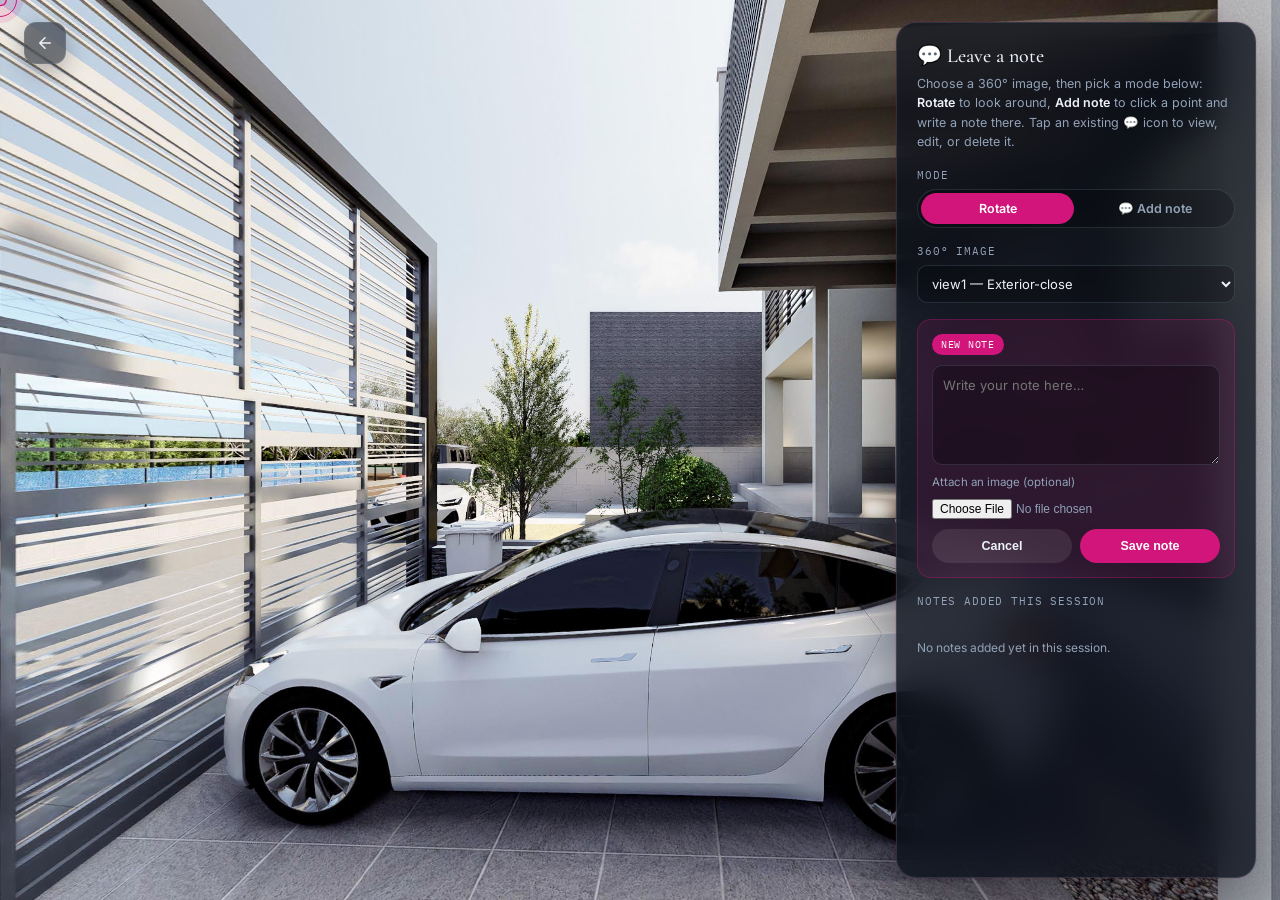
==== note-finder.html @ 551cdb4d "Add files via upload" ====
<!DOCTYPE html>
<html lang="en">
<head>
<meta charset="UTF-8" />
<meta name="viewport" content="width=device-width, initial-scale=1" />
<title>Leave a Note — 360° Tour</title>

<link rel="icon" href="favicon/favicon.ico" sizes="any">
<link rel="icon" href="favicon/favicon-32x32.png" type="image/png" sizes="32x32">
<link rel="icon" href="favicon/favicon-16x16.png" type="image/png" sizes="16x16">
<link rel="apple-touch-icon" href="favicon/apple-touch-icon.png">

<link rel="preconnect" href="https://fonts.googleapis.com">
<link rel="preconnect" href="https://fonts.gstatic.com" crossorigin>
<link href="https://fonts.googleapis.com/css2?family=Cormorant+Garamond:wght@500&family=IBM+Plex+Mono:wght@400;500&family=Inter:wght@400;500;600&display=swap" rel="stylesheet">

<link rel="stylesheet" href="lib/pannellum.css" />
<link rel="stylesheet" href="css/style.css" />
<link rel="stylesheet" href="css/note-finder.css" />
</head>
<body>

<div id="note-app">

  <div id="panorama"></div>

  <a href="index.html" id="note-back-btn" class="note-back-btn" aria-label="Back to tour" title="Back to tour">
    <svg viewBox="0 0 24 24" fill="none" stroke="currentColor" stroke-width="2" stroke-linecap="round" stroke-linejoin="round">
      <path d="M19 12H5M12 19l-7-7 7-7"/>
    </svg>
  </a>

  <!-- Floating 💬 icon following the point just clicked, before it's saved -->
  <div id="pending-marker" hidden aria-hidden="true">
    <svg viewBox="0 0 24 24" fill="none" stroke="currentColor" stroke-width="2.2" stroke-linecap="round" stroke-linejoin="round">
      <path d="M21 11.5a8.38 8.38 0 0 1-.9 3.8 8.5 8.5 0 0 1-7.6 4.7 8.38 8.38 0 0 1-3.8-.9L3 21l1.9-5.7a8.38 8.38 0 0 1-.9-3.8 8.5 8.5 0 0 1 4.7-7.6 8.38 8.38 0 0 1 3.8-.9h.5a8.48 8.48 0 0 1 8 8v.5z"/>
    </svg>
  </div>

  <div id="sidebar">
    <button type="button" id="sidebar-handle" aria-label="Expand or collapse notes panel" aria-expanded="false" aria-controls="sidebar">
      <span class="sidebar-handle-bar"></span>
      <span class="sidebar-handle-label">Notes</span>
      <svg class="sidebar-handle-chevron" viewBox="0 0 24 24" fill="none" stroke="currentColor" stroke-width="2" stroke-linecap="round" stroke-linejoin="round">
        <path d="M18 15l-6-6-6 6"/>
      </svg>
    </button>

    <div class="finder-intro">
      <p class="finder-eyebrow">💬 Leave a note</p>
      <p class="finder-hint">
        Choose a 360° image, then pick a mode below: <b>Rotate</b> to
        look around, <b>Add note</b> to click a point and write a note
        there. Tap an existing 💬 icon to view, edit, or delete it.
      </p>
    </div>

    <div class="finder-field">
      <span class="finder-label">Mode</span>
      <div class="mode-toggle" role="group" aria-label="Panorama interaction mode">
        <button type="button" id="mode-rotate-btn" class="mode-btn" aria-pressed="false">Rotate</button>
        <button type="button" id="mode-point-btn" class="mode-btn" aria-pressed="false">💬 Add note</button>
      </div>
    </div>

    <div class="finder-field">
      <label class="finder-label" for="view-select">360° image</label>
      <select id="view-select" class="finder-select"></select>
    </div>

    <!-- ---------- Note form, shown after clicking a point in "Add note" mode, or after choosing Edit ---------- -->
    <div class="note-panel" id="note-form" hidden>
      <div class="note-panel-head">
        <span class="note-panel-badge" id="note-form-badge">New note</span>
        <span class="note-panel-coord" id="note-coord"></span>
      </div>

      <textarea id="note-text" class="note-textarea" rows="4" maxlength="1500" placeholder="Write your note here…"></textarea>

      <label class="note-image-label" for="note-image">Attach an image (optional)</label>
      <input type="file" id="note-image" accept="image/*" />
      <div id="note-image-preview" hidden>
        <img id="note-image-preview-img" alt="Note image preview" />
        <button type="button" id="note-image-remove-btn" aria-label="Remove image">✕</button>
      </div>

      <p class="note-error" id="note-error" hidden></p>

      <div class="note-form-actions">
        <button type="button" id="note-cancel-btn" class="note-cancel-btn">Cancel</button>
        <button type="button" id="note-commit-btn" class="note-commit-btn">Save note</button>
      </div>
    </div>

    <div class="point-list-header">
      <p>Notes added this session</p>
    </div>
    <div id="note-list"></div>
    <p class="point-empty" id="note-list-empty">No notes added yet in this session.</p>
  </div>

</div>

<script src="lib/pannellum.js"></script>
<script type="module" src="js/note-finder.js"></script>
</body>
</html>
---- lib/pannellum.css ----
/* Pannellum 2.5.7, https://github.com/mpetroff/pannellum */
.pnlm-container{margin:0;padding:0;overflow:hidden;position:relative;cursor:default;width:100%;height:100%;font-family:Helvetica,"Nimbus Sans L","Liberation Sans",Arial,sans-serif;background:#f4f4f4 url('data:image/svg+xml,%3Csvg%20xmlns%3D%22http%3A%2F%2Fwww.w3.org%2F2000%2Fsvg%22%20width%3D%2267%22%20height%3D%22100%22%20viewBox%3D%220%200%2067%20100%22%3E%0A%3Cpath%20stroke%3D%22%23ccc%22%20fill%3D%22none%22%20d%3D%22M33.5%2C50%2C0%2C63%2C33.5%2C75%2C67%2C63%2C33.5%2C50m-33.5-50%2C67%2C25m-0.5%2C0%2C0%2C75m-66.5-75%2C67-25m-33.5%2C75%2C0%2C25m0-100%2C0%2C50%22%2F%3E%0A%3C%2Fsvg%3E%0A') repeat;-webkit-user-select:none;-khtml-user-select:none;-moz-user-select:none;-o-user-select:none;-ms-user-select:none;user-select:none;outline:0;line-height:1.4;contain:content}.pnlm-container *{box-sizing:content-box}.pnlm-ui{position:absolute;width:100%;height:100%;z-index:1}.pnlm-grab{cursor:grab;cursor:url('data:image/svg+xml,%3Csvg%20xmlns%3D%22http%3A%2F%2Fwww.w3.org%2F2000%2Fsvg%22%20height%3D%2226%22%20width%3D%2226%22%3E%0A%3Cpath%20stroke%3D%22%23000%22%20stroke-width%3D%221px%22%20fill%3D%22%23fff%22%20d%3D%22m15.3%2020.5s6.38-6.73%204.64-8.24-3.47%201.01-3.47%201.01%203.61-5.72%201.41-6.49c-2.2-0.769-3.33%204.36-3.33%204.36s0.873-5.76-1.06-5.76-1.58%205.39-1.58%205.39-0.574-4.59-2.18-4.12c-1.61%200.468-0.572%205.51-0.572%205.51s-1.58-4.89-2.93-3.79c-1.35%201.11%200.258%205.25%200.572%206.62%200.836%202.43%202.03%202.94%202.17%205.55%22%2F%3E%0A%3C%2Fsvg%3E%0A') 12 8,default}.pnlm-grabbing{cursor:grabbing;cursor:url('data:image/svg+xml,%3Csvg%20xmlns%3D%22http%3A%2F%2Fwww.w3.org%2F2000%2Fsvg%22%20height%3D%2226%22%20width%3D%2226%22%3E%0A%3Cpath%20stroke%3D%22%23000%22%20stroke-width%3D%221px%22%20fill%3D%22%23fff%22%20d%3D%22m15.3%2020.5s5.07-5.29%203.77-6.74c-1.31-1.45-2.53%200.14-2.53%200.14s2.74-3.29%200.535-4.06c-2.2-0.769-2.52%201.3-2.52%201.3s0.81-2.13-1.12-2.13-1.52%201.77-1.52%201.77-0.261-1.59-1.87-1.12c-1.61%200.468-0.874%202.17-0.874%202.17s-0.651-1.55-2-0.445c-1.35%201.11-0.68%202.25-0.365%203.62%200.836%202.43%202.03%202.94%202.17%205.55%22%2F%3E%0A%3C%2Fsvg%3E%0A') 12 8,default}.pnlm-sprite{background-image:url('data:image/svg+xml,%3Csvg%20xmlns%3D%22http%3A%2F%2Fwww.w3.org%2F2000%2Fsvg%22%20width%3D%2226%22%20height%3D%22208%22%3E%0A%3Ccircle%20fill-opacity%3D%22.78%22%20cy%3D%22117%22%20cx%3D%2213%22%20r%3D%2211%22%20fill%3D%22%23fff%22%2F%3E%0A%3Ccircle%20fill-opacity%3D%22.78%22%20cy%3D%22143%22%20cx%3D%2213%22%20r%3D%2211%22%20fill%3D%22%23fff%22%2F%3E%0A%3Ccircle%20cy%3D%22169%22%20cx%3D%2213%22%20r%3D%227%22%20fill%3D%22none%22%20stroke%3D%22%23000%22%20stroke-width%3D%222%22%2F%3E%0A%3Ccircle%20cy%3D%22195%22%20cx%3D%2213%22%20r%3D%227%22%20fill%3D%22none%22%20stroke%3D%22%23000%22%20stroke-width%3D%222%22%2F%3E%0A%3Ccircle%20cx%3D%2213%22%20cy%3D%22195%22%20r%3D%222.5%22%2F%3E%0A%3Cpath%20d%3D%22m5%2083v6h2v-4h4v-2zm10%200v2h4v4h2v-6zm-5%205v6h6v-6zm-5%205v6h6v-2h-4v-4zm14%200v4h-4v2h6v-6z%22%2F%3E%0A%3Cpath%20d%3D%22m13%20110a7%207%200%200%200%20-7%207%207%207%200%200%200%207%207%207%207%200%200%200%207%20-7%207%207%200%200%200%20-7%20-7zm-1%203h2v2h-2zm0%203h2v5h-2z%22%2F%3E%0A%3Cpath%20d%3D%22m5%2057v6h2v-4h4v-2zm10%200v2h4v4h2v-6zm-10%2010v6h6v-2h-4v-4zm14%200v4h-4v2h6v-6z%22%2F%3E%0A%3Cpath%20d%3D%22m17%2038v2h-8v-2z%22%2F%3E%0A%3Cpath%20d%3D%22m12%209v3h-3v2h3v3h2v-3h3v-2h-3v-3z%22%2F%3E%0A%3Cpath%20d%3D%22m13%20136-6.125%206.125h4.375v7.875h3.5v-7.875h4.375z%22%2F%3E%0A%3Cpath%20d%3D%22m10.428%20173.33v-5.77l5-2.89v5.77zm1-1.73%203-1.73-3.001-1.74z%22%2F%3E%0A%3C%2Fsvg%3E%0A')}.pnlm-container:-moz-full-screen{height:100%!important;width:100%!important;position:static!important}.pnlm-container:-webkit-full-screen{height:100%!important;width:100%!important;position:static!important}.pnlm-container:-ms-fullscreen{height:100%!important;width:100%!important;position:static!important}.pnlm-container:fullscreen{height:100%!important;width:100%!important;position:static!important}.pnlm-render-container{cursor:inherit;position:absolute;height:100%;width:100%}.pnlm-controls{margin-top:4px;background-color:#fff;border:1px solid #999;border-color:rgba(0,0,0,0.4);border-radius:3px;cursor:pointer;z-index:2;-webkit-transform:translateZ(9999px);transform:translateZ(9999px)}.pnlm-control:hover{background-color:#f8f8f8}.pnlm-controls-container{position:absolute;top:0;left:4px;z-index:1}.pnlm-zoom-controls{width:26px;height:52px}.pnlm-zoom-in{width:100%;height:50%;position:absolute;top:0;border-radius:3px 3px 0 0}.pnlm-zoom-out{width:100%;height:50%;position:absolute;bottom:0;background-position:0 -26px;border-top:1px solid #ddd;border-top-color:rgba(0,0,0,0.10);border-radius:0 0 3px 3px}.pnlm-fullscreen-toggle-button,.pnlm-orientation-button,.pnlm-hot-spot-debug-indicator{width:26px;height:26px}.pnlm-hot-spot-debug-indicator{position:absolute;top:50%;left:50%;width:26px;height:26px;margin:-13px 0 0 -13px;background-color:rgba(255,255,255,0.5);border-radius:13px;display:none}.pnlm-orientation-button-inactive{background-position:0 -156px}.pnlm-orientation-button-active{background-position:0 -182px}.pnlm-fullscreen-toggle-button-inactive{background-position:0 -52px}.pnlm-fullscreen-toggle-button-active{background-position:0 -78px}.pnlm-panorama-info{position:absolute;bottom:4px;background-color:rgba(0,0,0,0.7);border-radius:0 3px 3px 0;padding-right:10px;color:#fff;text-align:left;display:none;z-index:2;-webkit-transform:translateZ(9999px);transform:translateZ(9999px)}.pnlm-title-box{position:relative;font-size:20px;display:table;padding-left:5px;margin-bottom:3px}.pnlm-author-box{position:relative;font-size:12px;display:table;padding-left:5px}.pnlm-load-box{position:absolute;top:50%;left:50%;width:200px;height:150px;margin:-75px 0 0 -100px;background-color:rgba(0,0,0,0.7);border-radius:3px;text-align:center;font-size:20px;display:none;color:#fff}.pnlm-load-box p{margin:20px 0}.pnlm-lbox{position:absolute;top:50%;left:50%;width:20px;height:20px;margin:-10px 0 0 -10px;display:none}.pnlm-loading{animation-duration:1.5s;-webkit-animation-duration:1.5s;animation-name:pnlm-mv;-webkit-animation-name:pnlm-mv;animation-iteration-count:infinite;-webkit-animation-iteration-count:infinite;animation-timing-function:linear;-webkit-animation-timing-function:linear;height:10px;width:10px;background-color:#fff;position:relative}@keyframes pnlm-mv{from{left:0;top:0}25%{left:10px;top:0}50%{left:10px;top:10px}75%{left:0;top:10px}to{left:0;top:0}}@-webkit-keyframes pnlm-mv{from{left:0;top:0}25%{left:10px;top:0}50%{left:10px;top:10px}75%{left:0;top:10px}to{left:0;top:0}}.pnlm-load-button{position:absolute;top:50%;left:50%;width:200px;height:100px;margin:-50px 0 0 -100px;background-color:rgba(0,0,0,.7);border-radius:3px;text-align:center;font-size:20px;display:table;color:#fff;cursor:pointer}.pnlm-load-button:hover{background-color:rgba(0,0,0,.8)}.pnlm-load-button p{display:table-cell;vertical-align:middle}.pnlm-info-box{font-size:15px;position:absolute;top:50%;left:50%;width:200px;height:150px;margin:-75px 0 0 -100px;background-color:#000;border-radius:3px;display:table;text-align:center;color:#fff;table-layout:fixed}.pnlm-info-box a,.pnlm-author-box a{color:#fff;word-wrap:break-word;overflow-wrap:break-word}.pnlm-info-box p{display:table-cell;vertical-align:middle;padding:0 5px 0 5px}.pnlm-error-msg{display:none}.pnlm-about-msg{font-size:11px;line-height:11px;color:#fff;padding:5px 8px 5px 8px;background:rgba(0,0,0,0.7);border-radius:3px;position:absolute;top:50px;left:50px;display:none;opacity:0;-moz-transition:opacity .3s ease-in-out;-webkit-transition:opacity .3s ease-in-out;-o-transition:opacity .3s ease-in-out;-ms-transition:opacity .3s ease-in-out;transition:opacity .3s ease-in-out;z-index:1}.pnlm-about-msg a:link,.pnlm-about-msg a:visited{color:#fff}.pnlm-about-msg a:hover,.pnlm-about-msg a:active{color:#eee}.pnlm-hotspot-base{position:absolute;visibility:hidden;cursor:default;vertical-align:middle;top:0;z-index:1}.pnlm-hotspot{height:26px;width:26px;border-radius:13px}.pnlm-hotspot:hover{background-color:rgba(255,255,255,0.2)}.pnlm-hotspot.pnlm-info{background-position:0 -104px}.pnlm-hotspot.pnlm-scene{background-position:0 -130px}div.pnlm-tooltip span{visibility:hidden;position:absolute;border-radius:3px;background-color:rgba(0,0,0,0.7);color:#fff;text-align:center;max-width:200px;padding:5px 10px;margin-left:-220px;cursor:default}div.pnlm-tooltip:hover span{visibility:visible}div.pnlm-tooltip:hover span:after{content:'';position:absolute;width:0;height:0;border-width:10px;border-style:solid;border-color:rgba(0,0,0,0.7) transparent transparent transparent;bottom:-20px;left:-10px;margin:0 50%}.pnlm-compass{position:absolute;width:50px;height:50px;right:4px;bottom:4px;border-radius:25px;background-image:url('data:image/svg+xml,%3Csvg%20xmlns%3D%22http%3A%2F%2Fwww.w3.org%2F2000%2Fsvg%22%20height%3D%2250%22%20width%3D%2250%22%3E%0A%3Cpath%20d%3D%22m24.5078%206-3.2578%2018h7.5l-3.25781-18h-0.984376zm-3.2578%2020%203.2578%2018h0.9844l3.2578-18h-7.5zm1.19531%200.9941h5.10938l-2.5547%2014.1075-2.5547-14.1075z%22%2F%3E%0A%3C%2Fsvg%3E%0A');cursor:default;display:none}.pnlm-world{position:absolute;left:50%;top:50%}.pnlm-face{position:absolute;-webkit-transform-origin:0 0;transform-origin:0 0}.pnlm-dragfix,.pnlm-preview-img{position:absolute;height:100%;width:100%}.pnlm-preview-img{background-size:cover;background-position:center}.pnlm-lbar{width:150px;margin:0 auto;border:#fff 1px solid;height:6px}.pnlm-lbar-fill{background:#fff;height:100%;width:0}.pnlm-lmsg{font-size:12px}.pnlm-fade-img{position:absolute;top:0;left:0}.pnlm-pointer{cursor:pointer}
---- css/style.css ----
:root {
  /* ---------- Dark & faded-blue palette ---------- */
  --ink: #070a10;
  --ink-2: #0b0f18;
  --ink-soft: rgba(222, 232, 245, 0.62);
  --panel: rgba(15, 21, 32, 0.55);
  --panel-strong: rgba(13, 18, 28, 0.82);
  --panel-border: rgba(158, 186, 219, 0.16);
  --paper: #eef2f8;
  --paper-dim: #92a2b8;
  --accent: #d1157a;
  --accent-soft: rgba(209, 21, 122, 0.32);
  --accent-dim: rgba(209, 21, 122, 0.12);
  --accent-glow: rgba(209, 21, 122, 0.55);

  /* Warna khusus hotspot CONTENT (foto/link/video/embed), sengaja
     dibedakan dari --accent supaya beda dari hotspot navigasi. */
  --content-accent: #e3b06c;
  --content-accent-strong: #f3d29c;
  --content-glow: rgba(227, 176, 108, 0.55);

  /* Alias kompatibilitas mundur — dipakai oleh css/pitch-finder.css
     & css/denah-finder.css (halaman bantu internal), supaya keduanya
     tetap konsisten tanpa perlu diedit ulang. */
  --clay: var(--accent);
  --clay-soft: var(--accent-soft);
  --teal: var(--accent);

  --font-ui: "Inter", system-ui, sans-serif;
  --font-mono: "IBM Plex Mono", ui-monospace, monospace;
  --font-brand: "Cormorant Garamond", "Times New Roman", serif;
}

* { box-sizing: border-box; }

html, body {
  margin: 0;
  padding: 0;
  width: 100%;
  height: 100%;
  background: var(--ink);
  overflow: hidden;
  font-family: var(--font-ui);
  color: var(--paper);
}

#app {
  position: relative;
  width: 100vw;
  height: 100dvh;
  background:
    radial-gradient(ellipse 120% 80% at 50% -10%, rgba(127, 164, 214, 0.10), transparent 60%),
    var(--ink);
}

#panorama {
  position: absolute;
  inset: 0;
  width: 100%;
  height: 100%;
}

/* ============================================================
   Loading screen — brand reveal + progress
============================================================ */

#loading-screen {
  position: absolute;
  inset: 0;
  z-index: 50;
  display: flex;
  flex-direction: column;
  align-items: center;
  justify-content: center;
  gap: 40px;
  background:
    radial-gradient(ellipse 90% 60% at 50% 40%, rgba(127, 164, 214, 0.08), transparent 65%),
    var(--ink);
  transition: opacity 0.7s cubic-bezier(0.22, 1, 0.36, 1), visibility 0.7s;
}
#loading-screen.hidden {
  opacity: 0;
  visibility: hidden;
  pointer-events: none;
}

/* ---- Brand reveal ("Earnest Architects") ---- */

.brand-reveal {
  display: flex;
  flex-direction: column;
  align-items: center;
  gap: 18px;
}

.brand-line {
  display: block;
  width: 0;
  height: 1px;
  background: linear-gradient(90deg, transparent, var(--accent), transparent);
  opacity: 0;
  animation: brand-line-draw 1.1s cubic-bezier(0.22, 1, 0.36, 1) 0.15s forwards;
}

@keyframes brand-line-draw {
  0%   { width: 0;    opacity: 0; }
  40%  { opacity: 0.9; }
  100% { width: 220px; opacity: 0.55; }
}

/* Soft ambient glow blob sitting behind the logo mark */
.brand-reveal {
  position: relative;
}
.brand-reveal::before {
  content: "";
  position: absolute;
  inset: -20px -40px;
  z-index: 0;
  background: radial-gradient(closest-side, rgba(127, 164, 214, 0.30), transparent 72%);
  filter: blur(10px);
  opacity: 0;
  animation: brand-glow 2.8s ease-in-out 1.25s infinite;
}

@keyframes brand-glow {
  0%, 100% { opacity: 0.25; }
  50%      { opacity: 0.65; }
}

.brand-mark {
  position: relative;
  z-index: 1;
  display: block;
  width: clamp(220px, 42vw, 440px);
  height: auto;
  opacity: 0;
  transform: translateY(12px) scale(0.97);
  animation: brand-mark-in 0.9s cubic-bezier(0.22, 1, 0.36, 1) 0.2s forwards;
}

@keyframes brand-mark-in {
  to { opacity: 1; transform: translateY(0) scale(1); }
}

/* ---- Progress (fades in after brand settles) ---- */

.loading-progress {
  display: flex;
  flex-direction: column;
  align-items: center;
  gap: 14px;
  opacity: 0;
  animation: fade-up 0.7s ease 1.35s forwards;
}

@keyframes fade-up {
  from { opacity: 0; transform: translateY(6px); }
  to   { opacity: 1; transform: translateY(0); }
}

#loading-text {
  margin: 0;
  font-family: var(--font-mono);
  font-size: 11px;
  letter-spacing: 0.12em;
  text-transform: uppercase;
  color: var(--paper-dim);
}

.loading-ring {
  width: 30px;
  height: 30px;
  border-radius: 50%;
  border: 1.5px solid rgba(127, 164, 214, 0.18);
  border-top-color: var(--accent);
  box-shadow: 0 0 16px 0 rgba(127, 164, 214, 0.25);
  animation: spin 0.9s linear infinite;
}
@keyframes spin { to { transform: rotate(360deg); } }

/* ---------- Top HUD ---------- */

.hud-top {
  position: absolute;
  top: 0;
  left: 0;
  z-index: 10;
  padding: 24px 26px;
  pointer-events: none;
  background: linear-gradient(to bottom, rgba(4, 7, 12, 0.65), transparent);
  width: 100%;
}
.hud-logo {
  display: block;
  width: clamp(96px, 13vw, 176px);
  height: auto;
  margin: 0 0 10px 0;
  filter: drop-shadow(0 2px 10px rgba(0,0,0,0.55));
  opacity: 0.96;
}
.eyebrow {
  margin: 0 0 5px;
  font-family: var(--font-mono);
  font-size: 11px;
  letter-spacing: 0.14em;
  text-transform: uppercase;
  color: var(--accent);
  text-shadow: 0 0 18px rgba(127, 164, 214, 0.35);
}
.hud-top h1 {
  margin: 0;
  font-family: var(--font-brand);
  font-weight: 500;
  font-size: clamp(20px, 3.4vw, 28px);
  letter-spacing: 0.01em;
  color: var(--paper);
  text-shadow: 0 1px 16px rgba(0,0,0,0.5);
}

/* ---------- Icon rail terpadu (pojok kiri bawah) ----------
   Semua tombol aksi (notes list, note, share, vr, fullscreen, bahasa)
   disatukan di sini jadi 1 kolom vertikal, tema glass bulat senada.
   Denah/floorplan TIDAK ikut ke sini — tetap di .nav-panel kanan-bawah,
   cuma dipinjami tampilan .rail-btn yang sama biar temanya nyambung. */

.icon-rail {
  position: absolute;
  left: 22px;
  bottom: 22px;
  z-index: 30;
  display: flex;
  flex-direction: column;
  align-items: flex-start;
  gap: 12px;
}

.rail-btn {
  position: relative;
  width: 46px;
  height: 46px;
  display: grid;
  place-items: center;
  border-radius: 50%;
  border: 1px solid var(--panel-border);
  background: var(--panel);
  backdrop-filter: blur(14px) saturate(140%);
  -webkit-backdrop-filter: blur(14px) saturate(140%);
  box-shadow: 0 8px 24px rgba(0,0,0,0.28);
  color: var(--paper);
  cursor: pointer;
  overflow: hidden;
  text-decoration: none;
  transition: border-color 0.2s ease, transform 0.2s ease, background 0.2s ease, box-shadow 0.2s ease;
}
.rail-btn svg { width: 19px; height: 19px; position: relative; z-index: 1; }
.rail-btn .rail-vr-text {
  position: relative;
  z-index: 1;
  font-family: var(--font-mono);
  font-weight: 600;
  font-size: 13px;
  letter-spacing: 0.02em;
}
.rail-btn::before {
  content: "";
  position: absolute;
  inset: 0;
  border-radius: 50%;
  border: 1.5px solid var(--accent-soft);
  opacity: 0;
  transform: scale(0.5);
  pointer-events: none;
}
.rail-btn:hover::before { animation: rail-wave 0.7s ease-out; }
@keyframes rail-wave {
  0%   { opacity: 0.9; transform: scale(0.6); }
  100% { opacity: 0;   transform: scale(1.7); }
}
.rail-btn:hover {
  border-color: var(--accent-soft);
  background: var(--panel-strong);
  box-shadow: 0 8px 24px rgba(0,0,0,0.28), 0 0 0 1px var(--accent-dim);
}
.rail-btn:active { transform: scale(0.94); }
.rail-btn:focus-visible {
  outline: 2px solid var(--accent);
  outline-offset: 2px;
}
.rail-btn.is-active {
  border-color: var(--accent-soft);
  color: var(--accent);
}

/* ---------- Share popup: QR code + copy link (ikut di icon-rail) ---------- */

.share-nav { position: relative; }

.share-popup {
  position: absolute;
  left: calc(100% + 14px);
  bottom: 0;
  z-index: 40;
  width: max-content;
  max-width: min(88vw, 264px);
  padding: 18px;
  border-radius: 16px;
  background: var(--panel-strong);
  border: 1px solid var(--panel-border);
  backdrop-filter: blur(16px) saturate(140%);
  -webkit-backdrop-filter: blur(16px) saturate(140%);
  box-shadow: 0 12px 32px rgba(0,0,0,0.4), 0 0 0 1px var(--accent-dim);
  text-align: center;
}
.share-popup[hidden] { display: none; }
.share-popup-title {
  margin: 0 0 10px;
  font-family: var(--font-ui);
  font-size: 11px;
  letter-spacing: 0.05em;
  text-transform: uppercase;
  color: var(--paper-dim);
}
.share-qr-card {
  display: inline-grid;
  place-items: center;
  padding: 14px;
  border-radius: 12px;
  background: #ffffff;
  box-shadow: 0 6px 18px rgba(0,0,0,0.25);
}
.share-qr-card canvas { display: block; width: 188px; height: 188px; }
.share-link-text {
  margin: 10px 0 0;
  max-width: 220px;
  padding: 0 2px;
  font-family: var(--font-mono);
  font-size: 10.5px;
  line-height: 1.4;
  color: var(--paper-dim);
  word-break: break-all;
}
.share-popup-actions {
  display: flex;
  gap: 8px;
  margin-top: 12px;
}
.share-action-btn {
  flex: 1 1 auto;
  padding: 9px 8px;
  border-radius: 9px;
  border: 1px solid var(--panel-border);
  background: var(--accent);
  color: var(--paper);
  font-family: var(--font-ui);
  font-size: 12.5px;
  font-weight: 500;
  cursor: pointer;
  transition: background 0.15s ease, border-color 0.15s ease;
}
.share-action-btn:hover { background: var(--accent-glow); }
.share-action-btn--ghost {
  background: transparent;
  color: var(--paper);
}
.share-action-btn--ghost:hover { background: var(--accent-dim); border-color: var(--accent-soft); }

/* ---------- Toast (share feedback) ---------- */

.toast {
  position: absolute;
  left: 50%;
  bottom: 28px;
  z-index: 60;
  transform: translate(-50%, 14px);
  padding: 11px 20px;
  border-radius: 999px;
  background: var(--panel-strong);
  border: 1px solid var(--accent-soft);
  backdrop-filter: blur(16px) saturate(140%);
  -webkit-backdrop-filter: blur(16px) saturate(140%);
  box-shadow: 0 12px 32px rgba(0,0,0,0.35), 0 0 0 1px var(--accent-dim);
  color: var(--paper);
  font-family: var(--font-ui);
  font-size: 13px;
  letter-spacing: 0.01em;
  white-space: nowrap;
  opacity: 0;
  pointer-events: none;
  transition: opacity 0.35s ease, transform 0.35s cubic-bezier(0.22, 1, 0.36, 1);
}
.toast.visible {
  opacity: 1;
  transform: translate(-50%, 0);
}
.toast::before {
  content: "";
  display: inline-block;
  width: 6px;
  height: 6px;
  margin-right: 9px;
  border-radius: 50%;
  background: var(--accent);
  box-shadow: 0 0 10px 2px var(--accent-glow);
  vertical-align: middle;
}

/* ---------- Bottom-right nav panel (floorplan) ---------- */

.nav-panel {
  position: absolute;
  right: 20px;
  bottom: 20px;
  z-index: 20;
  display: flex;
  flex-direction: column;
  align-items: flex-end;
  gap: 12px;
}

/* Floorplan panel */

.floorplan-panel {
  position: relative;
  display: flex;
  flex-direction: column;
  width: 220px;
  height: 320px;
  min-width: 160px;
  min-height: 220px;
  max-width: min(92vw, 560px);
  max-height: min(80vh, 720px);
  padding: 10px;
  border-radius: 16px;
  background: var(--panel);
  border: 1px solid var(--panel-border);
  backdrop-filter: blur(14px) saturate(140%);
  -webkit-backdrop-filter: blur(14px) saturate(140%);
  box-shadow: 0 10px 32px rgba(0,0,0,0.38);
}
.floorplan-panel.resizing { transition: none; user-select: none; }
.floorplan-header {
  display: flex;
  align-items: center;
  justify-content: space-between;
  margin: 0 0 8px 0;
  flex-shrink: 0;
}
.floorplan-title {
  margin: 0;
  margin-left: 2px;
  font-family: var(--font-mono);
  font-size: 10px;
  letter-spacing: 0.1em;
  text-transform: uppercase;
  color: var(--paper-dim);
}
.floorplan-header-actions {
  display: flex;
  align-items: center;
  gap: 2px;
}
.icon-btn {
  display: grid;
  place-items: center;
  width: 22px;
  height: 22px;
  padding: 0;
  border: none;
  border-radius: 6px;
  background: transparent;
  color: var(--paper-dim);
  cursor: pointer;
  transition: background 0.15s ease, color 0.15s ease;
}
.icon-btn svg { width: 14px; height: 14px; }
.icon-btn:hover {
  background: var(--accent-dim);
  color: var(--paper);
}
.icon-btn:disabled {
  opacity: 0.35;
  cursor: default;
  pointer-events: none;
}
.floorplan-show-btn { display: none; }
.floorplan-show-btn.visible { display: grid; }
.floorplan-panel.hidden { display: none; }

/* Notes list panel (bottom-left) — daftar semua catatan hotspot,
   klik 1 catatan -> viewer pindah ke scene + pitch/yaw catatan itu. */
.notes-nav-panel {
  position: relative;
}
.notes-list-panel {
  position: absolute;
  left: calc(100% + 14px);
  bottom: 0;
  width: 240px;
  height: 280px;
}
.notes-list-body {
  flex: 1 1 auto;
  min-height: 0;
  overflow-y: auto;
  display: flex;
  flex-direction: column;
  gap: 6px;
  padding-right: 2px;
}
.notes-list-empty {
  margin: auto;
  font-family: var(--font-mono);
  font-size: 11px;
  color: var(--paper-dim);
  text-align: center;
}
.notes-list-item {
  display: flex;
  flex-direction: column;
  gap: 3px;
  padding: 8px 9px;
  border-radius: 9px;
  border: 1px solid var(--panel-border);
  background: rgba(0, 0, 0, 0.22);
  text-align: left;
  font-family: inherit;
  cursor: pointer;
  transition: background 0.15s ease, border-color 0.15s ease;
}
.notes-list-item:hover,
.notes-list-item:focus-visible {
  background: var(--accent-dim);
  border-color: var(--accent-soft);
  outline: none;
}
.notes-list-item-head {
  display: flex;
  align-items: center;
  gap: 6px;
}
.notes-list-item-number {
  flex: 0 0 auto;
  display: grid;
  place-items: center;
  width: 15px;
  height: 15px;
  border-radius: 50%;
  background: var(--accent-dim);
  color: var(--accent);
  font-family: var(--font-mono);
  font-size: 9px;
  font-weight: 600;
  line-height: 1;
}
.notes-list-item-view {
  font-family: var(--font-mono);
  font-size: 9.5px;
  letter-spacing: 0.08em;
  text-transform: uppercase;
  color: var(--accent);
}
.notes-list-item-text {
  font-size: 12px;
  line-height: 1.35;
  color: var(--paper);
  display: -webkit-box;
  -webkit-line-clamp: 2;
  -webkit-box-orient: vertical;
  overflow: hidden;
}

/* Floor tabs (1F / 2F / 3F) */
.floor-tabs {
  display: flex;
  flex-shrink: 0;
  gap: 4px;
  margin: 0 0 8px 0;
  padding: 3px;
  border-radius: 9px;
  background: rgba(0, 0, 0, 0.28);
}
.floor-tab {
  flex: 1;
  padding: 5px 0;
  border: none;
  border-radius: 6px;
  background: transparent;
  color: var(--paper-dim);
  font-family: var(--font-mono);
  font-size: 11px;
  letter-spacing: 0.03em;
  cursor: pointer;
  transition: background 0.18s ease, color 0.18s ease;
}
.floor-tab:hover { color: var(--paper); }
.floor-tab.active {
  background: var(--accent);
  color: var(--ink);
  font-weight: 600;
}

.floorplan-viewport {
  position: relative;
  width: 100%;
  flex: 1 1 auto;
  min-height: 0;
  border-radius: 9px;
  overflow: hidden;
  border: 1px solid var(--panel-border);
  background: #10151f;
  touch-action: none;
  cursor: grab;
}
.floorplan-viewport.zoomed { cursor: grab; }
.floorplan-viewport.zoomed:active { cursor: grabbing; }

.floorplan-canvas {
  position: absolute;
  inset: 0;
  transform-origin: center center;
}
.floorplan-canvas.smooth { transition: transform 0.2s ease; }
.floorplan-canvas img {
  display: block;
  width: 100%;
  height: 100%;
  object-fit: contain;
  user-select: none;
  -webkit-user-drag: none;
  pointer-events: none;
  filter: saturate(0.85) brightness(0.92);
}

/* Zoom controls */
.floorplan-zoom-controls {
  display: flex;
  flex-shrink: 0;
  align-items: center;
  justify-content: center;
  gap: 6px;
  margin-top: 8px;
}

/* Resize handle — drag pojok kiri-atas untuk memperbesar/memperkecil window.
   Diletakkan di kiri-atas karena panel ini nge-anchor di kanan-bawah layar,
   jadi drag menjauh dari sudut itu = window membesar (sesuai arah tumbuhnya). */
.floorplan-resize-handle {
  position: absolute;
  left: 0;
  top: 0;
  width: 16px;
  height: 16px;
  display: grid;
  place-items: center;
  cursor: nwse-resize;
  touch-action: none;
  opacity: 0.5;
  transition: opacity 0.15s ease;
  z-index: 5;
  border-top-left-radius: 16px;
}
.floorplan-resize-handle:hover,
.floorplan-resize-handle:active { opacity: 1; }
.floorplan-resize-handle svg { width: 10px; height: 10px; color: var(--paper-dim); }
.zoom-btn {
  width: 26px;
  height: 26px;
  border-radius: 7px;
  border: 1px solid var(--panel-border);
  background: rgba(127, 164, 214, 0.06);
  color: var(--paper);
  font-family: var(--font-mono);
  font-size: 14px;
  line-height: 1;
  cursor: pointer;
  display: grid;
  place-items: center;
  transition: background 0.15s ease, opacity 0.15s ease;
}
.zoom-btn.zoom-reset { width: auto; padding: 0 8px; font-size: 10px; letter-spacing: 0.03em; }
.zoom-btn:hover:not(:disabled) { background: var(--accent-dim); }
.zoom-btn:disabled { opacity: 0.35; cursor: default; }

.viewpoint-dot {
  position: absolute;
  width: 28px;
  height: 28px;
  margin: -14px 0 0 -14px;
  border-radius: 50%;
  border: none;
  padding: 0;
  cursor: pointer;
  background: transparent;
  display: grid;
  place-items: center;
  touch-action: manipulation;
}
.viewpoint-dot::before {
  content: "";
  width: 9px;
  height: 9px;
  border-radius: 50%;
  background: var(--accent);
  border: 1.5px solid var(--paper);
  box-shadow: 0 1px 4px rgba(0,0,0,0.4);
  transition: transform 0.15s ease;
}
.viewpoint-dot::after {
  content: "";
  position: absolute;
  width: 14px;
  height: 14px;
  border-radius: 50%;
  border: 1.5px solid var(--accent);
  opacity: 0.6;
  animation: pulse 2.2s ease-out infinite;
}
.viewpoint-dot:hover::before { transform: scale(1.15); }
.viewpoint-dot.active::before { background: var(--paper); }
.viewpoint-dot:focus-visible {
  outline: 2px solid var(--accent);
  outline-offset: 3px;
  border-radius: 50%;
}

@keyframes pulse {
  0%   { transform: scale(0.6); opacity: 0.6; }
  100% { transform: scale(1.9); opacity: 0; }
}

@media (prefers-reduced-motion: reduce) {
  .viewpoint-dot::after { animation: none; }
  .loading-ring { animation-duration: 1.6s; }
  .brand-mark { animation: none; opacity: 1; transform: none; }
  .brand-line { animation: none; width: 220px; opacity: 0.55; }
  .brand-reveal::before { animation: none; opacity: 0.35; }
  .loading-progress { animation: none; opacity: 1; transform: none; }
}

/* ---------- Mobile ---------- */

@media (max-width: 560px) {
  .hud-top { padding: 18px 16px; }
  .hud-logo { width: clamp(64px, 20vw, 96px); margin-bottom: 6px; }
  /* Fitur fullscreen dihilangkan di tampilan smartphone (share tetap tampil) */
  #fullscreen-btn { display: none !important; }
  .nav-panel { right: 14px; bottom: 14px; gap: 8px; }
  .floorplan-panel { width: 150px; height: 220px; min-width: 120px; min-height: 160px; padding: 8px; }
  .icon-rail { left: 14px; bottom: 14px; gap: 8px; }
  .rail-btn { width: 40px; height: 40px; }
  .rail-btn svg { width: 16px; height: 16px; }
  .rail-btn .rail-vr-text { font-size: 11px; }
  .notes-list-panel { width: 170px; height: 200px; min-width: 120px; min-height: 160px; padding: 8px; left: calc(100% + 10px); }
  .share-popup { left: calc(100% + 10px); width: max-content; max-width: min(80vw, 210px); padding: 14px; }
  .share-qr-card { padding: 10px; }
  .share-qr-card canvas { width: 148px; height: 148px; }
  .share-link-text { max-width: 170px; }
  .brand-line { animation-name: brand-line-draw-sm; }
  @keyframes brand-line-draw-sm {
    0%   { width: 0;    opacity: 0; }
    40%  { opacity: 0.9; }
    100% { width: 120px; opacity: 0.55; }
  }
  .toast { font-size: 12px; padding: 10px 16px; bottom: 22px; max-width: calc(100vw - 32px); white-space: normal; text-align: center; }

  /* Hotspot navigasi ke panorama lain — dikecilkan ~40% dari desktop,
     lalu dikecilkan lagi 50% khusus mobile (permintaan lanjutan) */
  .nav-hotspot-ring { width: 14px; height: 14px; }
  .nav-hotspot-ring::after { inset: -3px; }
  .nav-hotspot-arrow { width: 6px; height: 6px; }
  .nav-hotspot-label { font-size: 9px; }

  /* Hotspot content ikut dikecilkan 50% lagi, tetap lebih kecil dari nav-hotspot */
  .content-hotspot-ring { width: 11px; height: 11px; }
  .content-hotspot-ring::after { inset: -2px; }
  .content-hotspot-icon { width: 5px; height: 5px; }
  .content-hotspot-label { font-size: 8.5px; }
}

/* Hide default pannellum branding/controls we don't want */
.pnlm-load-box, .pnlm-about-msg { display: none !important; }

/* ---------- In-panorama scene navigation arrow ---------- */

.nav-hotspot.pnlm-hotspot-base {
  width: auto;
  height: auto;
}
.nav-hotspot-inner {
  display: flex;
  flex-direction: column;
  align-items: center;
  gap: 6px;
  cursor: pointer;
  transform: translate(-50%, -50%);
}
.nav-hotspot-ring {
  position: relative;
  width: 46px;
  height: 46px;
  border-radius: 50%;
  background: transparent;
  border: 1.5px solid var(--accent);
  display: grid;
  place-items: center;
  box-shadow: 0 2px 14px rgba(0,0,0,0.3);
  transition: transform 0.18s ease, background 0.18s ease, border-color 0.18s ease;
}
.nav-hotspot-ring::after {
  content: "";
  position: absolute;
  inset: -8px;
  border-radius: 50%;
  border: 1.5px solid var(--accent);
  opacity: 0.55;
  animation: pulse 2.4s ease-out infinite;
}
.nav-hotspot-arrow {
  width: 20px;
  height: 20px;
  color: var(--paper);
  filter: drop-shadow(0 1px 3px rgba(0,0,0,0.7));
}
.nav-hotspot-inner:hover .nav-hotspot-ring {
  transform: scale(1.08);
  background: rgba(127, 164, 214, 0.22);
  border-color: var(--paper);
}
.nav-hotspot-label {
  font-family: var(--font-mono);
  font-size: 11px;
  letter-spacing: 0.04em;
  color: var(--paper);
  background: transparent;
  padding: 0;
  white-space: nowrap;
  text-shadow: 0 1px 4px rgba(0,0,0,0.85), 0 0 12px rgba(0,0,0,0.5);
}

@media (prefers-reduced-motion: reduce) {
  .nav-hotspot-ring::after { animation: none; }
}

/* ---------- Hotspot CONTENT (foto/link/video/embed) ----------
   Sengaja dibuat lebih kecil & berkedip lebih cepat daripada
   .nav-hotspot supaya pengunjung langsung bisa membedakan mana
   titik yang berpindah ruangan dan mana yang membuka info. */

.content-hotspot.pnlm-hotspot-base {
  width: auto;
  height: auto;
}
.content-hotspot-inner {
  display: flex;
  flex-direction: column;
  align-items: center;
  gap: 5px;
  cursor: pointer;
  transform: translate(-50%, -50%);
}
.content-hotspot-inner:focus-visible {
  outline: 2px solid var(--content-accent);
  outline-offset: 4px;
  border-radius: 50%;
}
.content-hotspot-ring {
  position: relative;
  width: 32px;
  height: 32px;
  border-radius: 50%;
  background: rgba(227, 176, 108, 0.14);
  border: 1.5px solid var(--content-accent);
  display: grid;
  place-items: center;
  box-shadow: 0 2px 12px rgba(0,0,0,0.3);
  transition: transform 0.18s ease, background 0.18s ease, border-color 0.18s ease;
}
.content-hotspot-ring::after {
  content: "";
  position: absolute;
  inset: -6px;
  border-radius: 50%;
  border: 1.5px solid var(--content-accent);
  opacity: 0.6;
  animation: pulse 1.6s ease-out infinite;
}
.content-hotspot-icon {
  width: 14px;
  height: 14px;
  color: var(--content-accent);
  filter: drop-shadow(0 1px 3px rgba(0,0,0,0.7));
}
.content-hotspot-inner:hover .content-hotspot-ring {
  transform: scale(1.1);
  background: rgba(227, 176, 108, 0.24);
  border-color: var(--content-accent-strong);
}
.content-hotspot-label {
  font-family: var(--font-mono);
  font-size: 10.5px;
  letter-spacing: 0.04em;
  color: var(--paper);
  background: transparent;
  padding: 0;
  white-space: nowrap;
  text-shadow: 0 1px 4px rgba(0,0,0,0.85), 0 0 12px rgba(0,0,0,0.5);
}

@media (prefers-reduced-motion: reduce) {
  .content-hotspot-ring::after { animation: none; }
}

/* ---------- Hotspot CATATAN (icon 💬, dibuat pengunjung lewat note-finder.html) ----------
   Sengaja pakai warna biru-kehijauan (bukan --content-accent) supaya
   langsung beda dari hotspot navigasi & hotspot content. */

.note-hotspot.pnlm-hotspot-base {
  width: auto;
  height: auto;
}
.note-hotspot-inner {
  display: flex;
  flex-direction: column;
  align-items: center;
  gap: 5px;
  cursor: pointer;
  transform: translate(-50%, -50%);
}
.note-hotspot-inner:focus-visible {
  outline: 2px solid var(--accent);
  outline-offset: 4px;
  border-radius: 50%;
}
.note-hotspot-ring {
  position: relative;
  width: 32px;
  height: 32px;
  border-radius: 50%;
  background: var(--accent-dim);
  border: 1.5px solid var(--accent);
  display: grid;
  place-items: center;
  box-shadow: 0 2px 12px rgba(0,0,0,0.3);
  transition: transform 0.18s ease, background 0.18s ease, border-color 0.18s ease;
}
.note-hotspot-ring::after {
  content: "";
  position: absolute;
  inset: -6px;
  border-radius: 50%;
  border: 1.5px solid var(--accent);
  opacity: 0.6;
  animation: pulse 1.9s ease-out infinite;
}
.note-hotspot-icon {
  width: 14px;
  height: 14px;
  color: var(--accent);
  filter: drop-shadow(0 1px 3px rgba(0,0,0,0.7));
}
.note-hotspot-inner:hover .note-hotspot-ring {
  transform: scale(1.1);
  background: var(--accent-soft);
  border-color: var(--accent);
}
.note-hotspot-label {
  font-family: var(--font-mono);
  font-size: 10.5px;
  letter-spacing: 0.04em;
  color: var(--paper);
  white-space: nowrap;
  text-shadow: 0 1px 4px rgba(0,0,0,0.85), 0 0 12px rgba(0,0,0,0.5);
}
@media (prefers-reduced-motion: reduce) {
  .note-hotspot-ring::after { animation: none; }
}

.note-modal-date {
  margin: 0;
  font-family: var(--font-mono);
  font-size: 11px;
  color: var(--paper-dim);
}

/* ============================================================
   Content modal — jendela pop-up untuk hotspot content
   (foto / ikon+link / teks+link / link / video YouTube / embed)
============================================================ */

.content-modal-overlay {
  position: fixed;
  inset: 0;
  z-index: 100;
  display: flex;
  align-items: center;
  justify-content: center;
  padding: 24px;
  background: rgba(4, 7, 12, 0.72);
  backdrop-filter: blur(6px) saturate(120%);
  -webkit-backdrop-filter: blur(6px) saturate(120%);
  opacity: 0;
  transition: opacity 0.25s ease;
}
.content-modal-overlay[hidden] { display: none; }
.content-modal-overlay.visible { opacity: 1; }

.content-modal {
  position: relative;
  width: min(560px, 100%);
  max-height: 86vh;
  display: flex;
  flex-direction: column;
  border-radius: 18px;
  background: var(--panel-strong);
  border: 1px solid var(--panel-border);
  box-shadow: 0 24px 64px rgba(0,0,0,0.5), 0 0 0 1px var(--accent-dim);
  backdrop-filter: blur(18px) saturate(150%);
  -webkit-backdrop-filter: blur(18px) saturate(150%);
  transform: translateY(10px) scale(0.98);
  transition: transform 0.28s cubic-bezier(0.22, 1, 0.36, 1);
  overflow: hidden;
}
.content-modal-overlay.visible .content-modal {
  transform: translateY(0) scale(1);
}
.content-modal.content-modal--expanded {
  width: min(1100px, 96vw);
  max-height: 94vh;
}

.content-modal-header {
  display: flex;
  align-items: center;
  justify-content: space-between;
  gap: 12px;
  padding: 16px 18px;
  border-bottom: 1px solid var(--panel-border);
}
.content-modal-title {
  margin: 0;
  font-family: var(--font-brand);
  font-weight: 500;
  font-size: 19px;
  color: var(--paper);
}
.content-modal-actions {
  display: flex;
  gap: 8px;
  flex: 0 0 auto;
}
.content-modal-btn {
  width: 34px;
  height: 34px;
  display: grid;
  place-items: center;
  border-radius: 9px;
  border: 1px solid var(--panel-border);
  background: rgba(127, 164, 214, 0.06);
  color: var(--paper);
  cursor: pointer;
  transition: background 0.15s ease, border-color 0.15s ease;
}
.content-modal-btn svg { width: 16px; height: 16px; }
.content-modal-btn:hover { background: var(--accent-dim); border-color: var(--accent-soft); }

.content-modal-body {
  padding: 18px;
  overflow-y: auto;
  display: flex;
  flex-direction: column;
  gap: 12px;
}

/* Footer opsional — dipakai note-view.js untuk tombol Edit/Delete
   di note-finder.html (lihat js/content-modal.js openCustomModal). */
.content-modal-footer {
  padding: 14px 18px;
  border-top: 1px solid var(--panel-border);
  display: flex;
  flex-direction: column;
  gap: 10px;
}
.content-modal-footer[hidden] { display: none; }

.note-modal-confirm-text {
  margin: 0;
  font-size: 13px;
  color: var(--paper-dim);
}

.note-modal-actions {
  display: flex;
  gap: 8px;
}
.note-modal-btn {
  flex: 1 1 0;
  border: none;
  border-radius: 999px;
  padding: 10px 0;
  font-weight: 600;
  font-size: 12.5px;
  cursor: pointer;
  transition: opacity 0.15s ease, background 0.15s ease;
}
.note-modal-btn--ghost {
  background: rgba(242, 237, 230, 0.1);
  color: var(--paper);
}
.note-modal-btn--ghost:hover { background: rgba(242, 237, 230, 0.16); }
.note-modal-btn--danger {
  background: #d1477a;
  color: #fff;
}
.note-modal-btn--danger:hover { opacity: 0.88; }

.content-modal-photo img,
.content-modal-icon-img {
  display: block;
  width: 100%;
  border-radius: 12px;
  object-fit: cover;
}
.content-modal-icon-img {
  width: 56px;
  height: 56px;
  border-radius: 10px;
  object-fit: contain;
  background: rgba(255,255,255,0.06);
  padding: 8px;
}

.content-modal-text {
  margin: 0;
  font-size: 14px;
  line-height: 1.6;
  color: var(--ink-soft);
}

.content-modal-link-btn {
  display: inline-flex;
  align-items: center;
  justify-content: center;
  align-self: flex-start;
  padding: 10px 18px;
  border-radius: 999px;
  background: var(--accent);
  color: var(--ink);
  font-weight: 600;
  font-size: 13px;
  text-decoration: none;
  transition: opacity 0.15s ease, transform 0.15s ease;
}
.content-modal-link-btn:hover { opacity: 0.88; }
.content-modal-link-btn:active { transform: scale(0.97); }
.content-modal-link-btn--solo { align-self: center; }

.content-modal-icon-link,
.content-modal-text-link {
  display: flex;
  flex-direction: column;
  align-items: flex-start;
  gap: 10px;
}

.content-modal-video,
.content-modal-embed {
  position: relative;
  width: 100%;
  aspect-ratio: 16 / 9;
  border-radius: 12px;
  overflow: hidden;
  background: #000;
}
.content-modal-video iframe,
.content-modal-embed iframe {
  position: absolute;
  inset: 0;
  width: 100%;
  height: 100%;
  border: 0;
}

.content-modal--expanded .content-modal-video,
.content-modal--expanded .content-modal-embed {
  aspect-ratio: auto;
  height: min(76vh, 640px);
}

@media (max-width: 560px) {
  .content-modal-overlay { padding: 0; align-items: flex-end; }
  .content-modal { width: 100%; max-height: 88vh; border-radius: 18px 18px 0 0; }
  .content-modal.content-modal--expanded { max-height: 96vh; }
  .content-modal-title { font-size: 16px; }
}
---- css/note-finder.css ----
/**
 * Styling untuk note-finder.html.
 *
 * Sengaja DIBUAT BEDA dari pitch-finder.css: pitch-finder adalah alat
 * internal (dev-only, kotak gelap datar/flat), sedangkan note-finder
 * ini akan dilihat & dipakai langsung oleh pengunjung publik tur.
 * Jadi tampilannya memakai bahasa desain situs utama (glass panel,
 * blur, aksen magenta, font brand) supaya terasa seperti bagian dari
 * situs — bukan alat developer — lihat variabel warna & font di
 * css/style.css.
 */

html, body {
  margin: 0;
  padding: 0;
  width: 100%;
  height: 100%;
  background: var(--ink);
  overflow: hidden;
  font-family: var(--font-ui);
  color: var(--paper);
}

#note-app {
  position: relative;
  width: 100vw;
  height: 100dvh;
}

#panorama {
  position: absolute;
  inset: 0;
  cursor: crosshair;
}
#panorama.mode-point { cursor: crosshair; }
#panorama.mode-rotate { cursor: grab; }
#panorama.mode-rotate:active { cursor: grabbing; }

/* ---------- Back button (top-left, floating — matches .control-btn on index.html) ---------- */

.note-back-btn {
  position: absolute;
  top: 22px;
  left: 24px;
  z-index: 20;
  width: 42px;
  height: 42px;
  display: grid;
  place-items: center;
  border-radius: 12px;
  border: 1px solid var(--panel-border);
  background: var(--panel);
  backdrop-filter: blur(14px) saturate(140%);
  -webkit-backdrop-filter: blur(14px) saturate(140%);
  box-shadow: 0 8px 24px rgba(0,0,0,0.28);
  color: var(--paper);
  text-decoration: none;
  transition: border-color 0.2s ease, background 0.2s ease, transform 0.2s ease;
}
.note-back-btn svg { width: 18px; height: 18px; }
.note-back-btn:hover { border-color: var(--accent-soft); background: var(--panel-strong); }
.note-back-btn:active { transform: scale(0.94); }

/* Floating 💬 icon following the point just clicked, before it's saved */
#pending-marker {
  position: absolute;
  z-index: 5;
  width: 34px;
  height: 34px;
  display: grid;
  place-items: center;
  border-radius: 50%;
  background: var(--accent-dim);
  border: 1.5px solid var(--accent);
  color: var(--accent);
  box-shadow: 0 0 0 6px var(--accent-dim);
  transform: translate(-50%, -50%);
  pointer-events: none;
}
#pending-marker svg { width: 15px; height: 15px; }

/* ---------- Sidebar: floating glass card, not a flat full-height box ---------- */

#sidebar {
  position: absolute;
  top: 22px;
  right: 24px;
  bottom: 22px;
  z-index: 15;
  width: 360px;
  max-width: calc(100vw - 48px);
  display: flex;
  flex-direction: column;
  gap: 16px;
  padding: 20px;
  overflow-y: auto;
  border-radius: 20px;
  background: var(--panel-strong);
  border: 1px solid var(--panel-border);
  box-shadow: 0 24px 64px rgba(0,0,0,0.45), 0 0 0 1px var(--accent-dim);
  backdrop-filter: blur(18px) saturate(150%);
  -webkit-backdrop-filter: blur(18px) saturate(150%);
}

.finder-intro { display: flex; flex-direction: column; gap: 6px; }
.finder-eyebrow {
  margin: 0;
  font-family: var(--font-brand);
  font-weight: 500;
  font-size: 20px;
  color: var(--paper);
}
.finder-hint {
  margin: 0;
  font-size: 12.5px;
  line-height: 1.55;
  color: var(--paper-dim);
}
.finder-hint b { color: var(--paper); font-weight: 600; }

.finder-field { display: flex; flex-direction: column; gap: 7px; }
.finder-label {
  font-family: var(--font-mono);
  font-size: 10.5px;
  letter-spacing: 0.08em;
  text-transform: uppercase;
  color: var(--paper-dim);
}

/* ---------- Mode toggle: pill segmented control ---------- */

.mode-toggle {
  display: flex;
  gap: 4px;
  padding: 3px;
  border-radius: 999px;
  background: rgba(0, 0, 0, 0.22);
  border: 1px solid var(--panel-border);
}
.mode-btn {
  flex: 1 1 0;
  padding: 8px 0;
  border-radius: 999px;
  border: none;
  background: transparent;
  color: var(--paper-dim);
  font-family: var(--font-ui);
  font-size: 12.5px;
  font-weight: 600;
  cursor: pointer;
  transition: background 0.18s ease, color 0.18s ease;
}
.mode-btn:hover { color: var(--paper); }
.mode-btn.active {
  background: var(--accent);
  color: #fff;
}

.finder-select {
  width: 100%;
  box-sizing: border-box;
  border-radius: 10px;
  border: 1px solid var(--panel-border);
  background: rgba(0, 0, 0, 0.22);
  color: var(--paper);
  font-family: var(--font-ui);
  font-size: 13px;
  padding: 9px 10px;
}

/* ---------- Note panel (new / editing) ---------- */

.note-panel {
  display: flex;
  flex-direction: column;
  gap: 10px;
  padding: 14px;
  border-radius: 14px;
  background: var(--accent-dim);
  border: 1px solid var(--accent-soft);
}

.note-panel-head {
  display: flex;
  align-items: center;
  justify-content: space-between;
  gap: 8px;
}
.note-panel-badge {
  font-family: var(--font-mono);
  font-size: 10px;
  letter-spacing: 0.07em;
  text-transform: uppercase;
  padding: 4px 9px;
  border-radius: 999px;
  background: var(--accent);
  color: #fff;
}
.note-panel-coord {
  font-family: var(--font-mono);
  font-size: 11px;
  color: var(--paper-dim);
}

.note-textarea {
  width: 100%;
  box-sizing: border-box;
  resize: vertical;
  border-radius: 10px;
  border: 1px solid var(--panel-border);
  background: rgba(0, 0, 0, 0.28);
  color: var(--paper);
  font-family: var(--font-ui);
  font-size: 13px;
  line-height: 1.5;
  padding: 10px;
}
.note-textarea:focus, .finder-select:focus {
  outline: none;
  border-color: var(--accent-soft);
  box-shadow: 0 0 0 3px var(--accent-dim);
}

.note-image-label {
  font-size: 11.5px;
  color: var(--paper-dim);
}

#note-image {
  width: 100%;
  font-size: 12px;
  color: var(--paper-dim);
}

#note-image-preview {
  position: relative;
  border-radius: 10px;
  overflow: hidden;
  border: 1px solid var(--panel-border);
}
#note-image-preview img {
  display: block;
  width: 100%;
  max-height: 160px;
  object-fit: cover;
}
#note-image-remove-btn {
  position: absolute;
  top: 6px;
  right: 6px;
  width: 24px;
  height: 24px;
  border: none;
  border-radius: 50%;
  background: rgba(0,0,0,0.6);
  color: var(--paper);
  cursor: pointer;
  font-size: 12px;
}

.note-error {
  margin: 0;
  font-size: 12px;
  color: #f0b3a3;
}

.note-form-actions {
  display: flex;
  gap: 8px;
}
.note-cancel-btn,
.note-commit-btn {
  flex: 1 1 0;
  border: none;
  border-radius: 999px;
  padding: 10px 0;
  font-weight: 600;
  font-size: 12.5px;
  cursor: pointer;
  transition: opacity 0.15s ease, background 0.15s ease;
}
.note-cancel-btn {
  background: rgba(242, 237, 230, 0.1);
  color: var(--paper);
}
.note-cancel-btn:hover { background: rgba(242, 237, 230, 0.16); }
.note-commit-btn {
  background: var(--accent);
  color: #fff;
}
.note-commit-btn:hover { opacity: 0.9; }
.note-commit-btn:disabled {
  opacity: 0.5;
  cursor: not-allowed;
}

/* ---------- Notes added this session ---------- */

.point-list-header p {
  margin: 0;
  font-family: var(--font-mono);
  font-size: 10.5px;
  letter-spacing: 0.08em;
  text-transform: uppercase;
  color: var(--paper-dim);
}

#note-list {
  display: flex;
  flex-direction: column;
  gap: 6px;
}
.note-row {
  display: flex;
  align-items: flex-start;
  gap: 8px;
  padding: 9px;
  border-radius: 10px;
  background: rgba(242, 237, 230, 0.05);
  border: 1px solid rgba(242, 237, 230, 0.08);
  font-size: 12px;
}
.note-row img {
  width: 34px;
  height: 34px;
  border-radius: 7px;
  object-fit: cover;
  flex: 0 0 auto;
}
.note-row-text {
  flex: 1 1 auto;
  min-width: 0;
  color: var(--paper-dim);
  overflow: hidden;
  text-overflow: ellipsis;
  display: -webkit-box;
  -webkit-line-clamp: 2;
  -webkit-box-orient: vertical;
}

.point-empty {
  margin: 0;
  font-size: 12px;
  color: var(--paper-dim);
}

.pnlm-load-box, .pnlm-about-msg { display: none !important; }

/* ---------- Sidebar handle (drag/tap bar) — mobile only, hidden on desktop ---------- */

#sidebar-handle {
  display: none;
  align-items: center;
  justify-content: center;
  gap: 8px;
  width: 100%;
  flex: 0 0 auto;
  border: none;
  background: transparent;
  color: var(--paper-dim);
  padding: 2px 0 4px;
  cursor: pointer;
  font-family: var(--font-mono);
  font-size: 10.5px;
  letter-spacing: 0.08em;
  text-transform: uppercase;
}
.sidebar-handle-bar {
  position: absolute;
  top: 8px;
  left: 50%;
  transform: translateX(-50%);
  width: 36px;
  height: 4px;
  border-radius: 999px;
  background: var(--panel-border);
}
.sidebar-handle-chevron {
  width: 14px;
  height: 14px;
  transition: transform 0.22s ease;
}
#sidebar.expanded .sidebar-handle-chevron { transform: rotate(180deg); }

/* ---------- Mobile: sidebar becomes a collapsible bottom sheet ----------
 * Peek (default): only the handle + mode toggle + 360° image picker show,
 * capped low so the panorama keeps most of the screen. Tapping the handle,
 * or opening the note form, expands the sheet (scrollable) so the
 * form/notes list is fully usable — toggled via the "expanded" class from
 * js/note-finder.js, not just CSS. Everything here is scoped to this media
 * query only — desktop layout is untouched. */
@media (max-width: 720px) {
  .note-back-btn {
    top: 14px;
    left: 14px;
    width: 34px;
    height: 34px;
    border-radius: 10px;
  }
  .note-back-btn svg { width: 15px; height: 15px; }

  #sidebar {
    top: auto;
    left: 0;
    right: 0;
    bottom: 0;
    width: 100%;
    max-width: none;
    border-radius: 16px 16px 0 0;
    padding: 8px 12px calc(10px + env(safe-area-inset-bottom, 0px));
    gap: 6px;
    max-height: none;
    box-shadow: 0 -12px 40px rgba(0,0,0,0.45);
  }

  /* Hard cap on the peek height — guarantees the panorama keeps well over
     half the screen even if content ever runs long. */
  #sidebar:not(.expanded) { max-height: 26vh; overflow: hidden; }

  #sidebar-handle { display: flex; position: relative; padding: 0 0 2px; }
  .sidebar-handle-bar { top: 4px; width: 30px; height: 3px; }
  .sidebar-handle-label { font-size: 9px; }
  .sidebar-handle-chevron { width: 12px; height: 12px; }

  /* Guide text is dropped entirely on mobile — the mode buttons and
     placeholder text are self-explanatory, so it's not worth the space. */
  .finder-hint { display: none; }
  .finder-eyebrow { font-size: 15px; }
  .finder-intro { gap: 2px; }

  .finder-field { gap: 4px; }
  .finder-label { font-size: 9px; }

  .mode-toggle { padding: 2px; }
  .mode-btn { padding: 6px 0; font-size: 11px; }

  .finder-select { padding: 6px 8px; font-size: 12px; }

  .note-panel { padding: 10px; gap: 7px; border-radius: 12px; }
  .note-panel-badge { font-size: 9px; padding: 3px 7px; }
  .note-panel-coord { font-size: 10px; }
  .note-textarea { font-size: 12.5px; padding: 8px; }
  .note-image-label { font-size: 10.5px; }
  #note-image { font-size: 11px; }
  .note-cancel-btn, .note-commit-btn { padding: 8px 0; font-size: 11.5px; }

  .point-list-header p { font-size: 9px; }
  .note-row { padding: 7px; font-size: 11px; }
  .note-row img { width: 28px; height: 28px; }
  .point-empty { font-size: 11px; }

  /* Peek state: hide everything except the handle, mode toggle and the
     360° image picker, so the sheet only takes the space it needs. */
  #sidebar:not(.expanded) .finder-intro,
  #sidebar:not(.expanded) .point-list-header,
  #sidebar:not(.expanded) #note-list,
  #sidebar:not(.expanded) .point-empty { display: none; }

  /* Expanded state: full sheet, scrollable, room for the note form/list. */
  #sidebar.expanded {
    max-height: 82dvh;
    overflow-y: auto;
  }
}
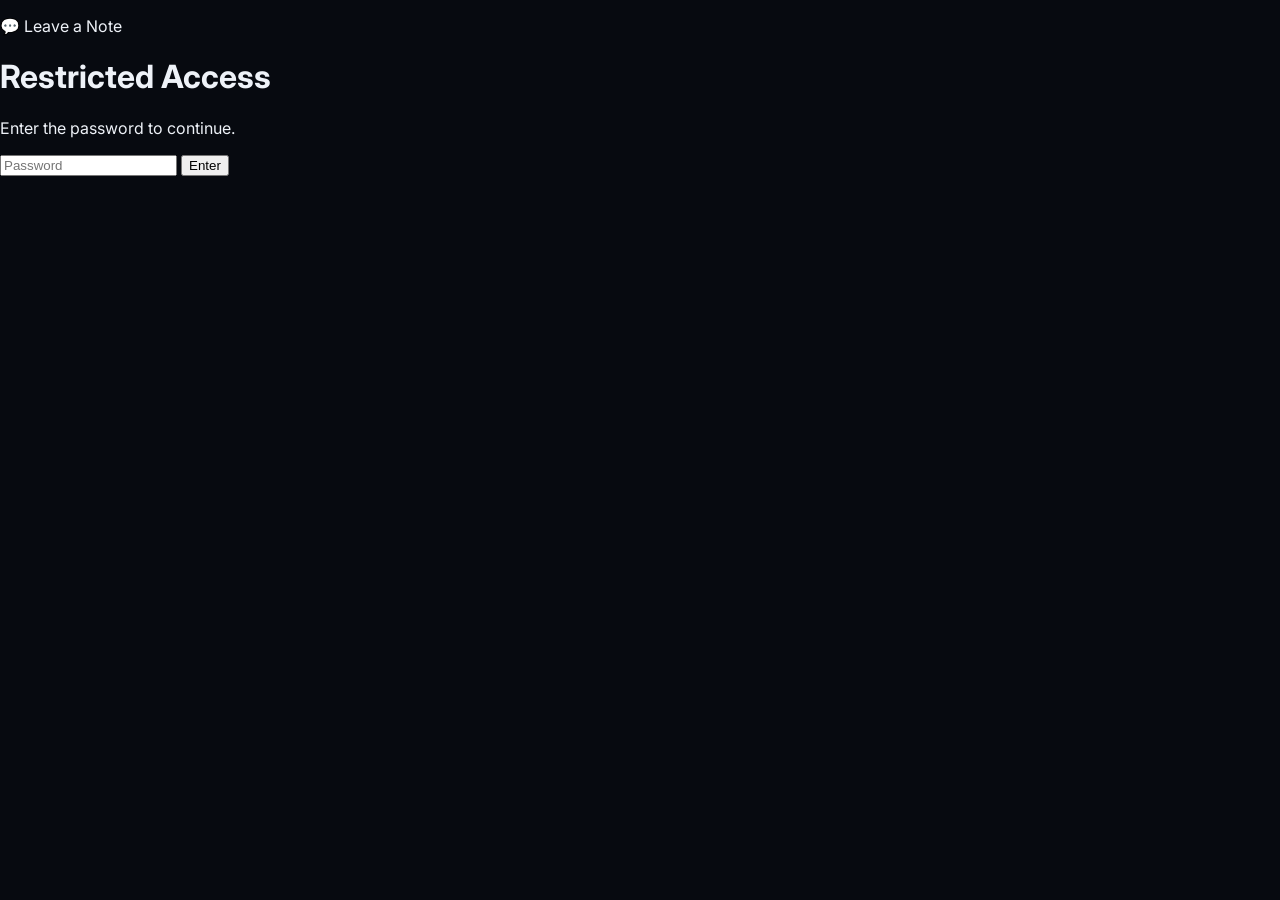
==== commit ab810117: "Add files via upload" ====
--- a/note-finder.html
+++ b/note-finder.html
@@ -17,10 +17,25 @@
 <link rel="stylesheet" href="lib/pannellum.css" />
 <link rel="stylesheet" href="css/style.css" />
 <link rel="stylesheet" href="css/note-finder.css" />
+<link rel="stylesheet" href="css/note-gate.css" />
 </head>
 <body>
 
-<div id="note-app">
+<div id="note-gate">
+  <div class="note-gate-bg"></div>
+  <div class="note-gate-card">
+    <p class="note-gate-eyebrow">💬 Leave a Note</p>
+    <h1 class="note-gate-title">Restricted Access</h1>
+    <p class="note-gate-hint">Enter the password to continue.</p>
+    <form id="note-gate-form" autocomplete="off">
+      <input type="password" id="note-gate-input" placeholder="Password" autocomplete="new-password" />
+      <button type="submit">Enter</button>
+    </form>
+    <p class="note-gate-error" id="note-gate-error" hidden>Incorrect password.</p>
+  </div>
+</div>
+
+<div id="note-app" hidden>
 
   <div id="panorama"></div>
 
@@ -101,6 +116,7 @@
 
 </div>
 
+<script src="js/note-gate.js"></script>
 <script src="lib/pannellum.js"></script>
 <script type="module" src="js/note-finder.js"></script>
 </body>
--- a/css/style.css
+++ b/css/style.css
@@ -8,10 +8,10 @@
   --panel-border: rgba(158, 186, 219, 0.16);
   --paper: #eef2f8;
   --paper-dim: #92a2b8;
-  --accent: #d1157a;
-  --accent-soft: rgba(209, 21, 122, 0.32);
-  --accent-dim: rgba(209, 21, 122, 0.12);
-  --accent-glow: rgba(209, 21, 122, 0.55);
+  --accent: #7fa4d6;
+  --accent-soft: rgba(127, 164, 214, 0.32);
+  --accent-dim: rgba(127, 164, 214, 0.12);
+  --accent-glow: rgba(127, 164, 214, 0.55);
 
   /* Warna khusus hotspot CONTENT (foto/link/video/embed), sengaja
      dibedakan dari --accent supaya beda dari hotspot navigasi. */
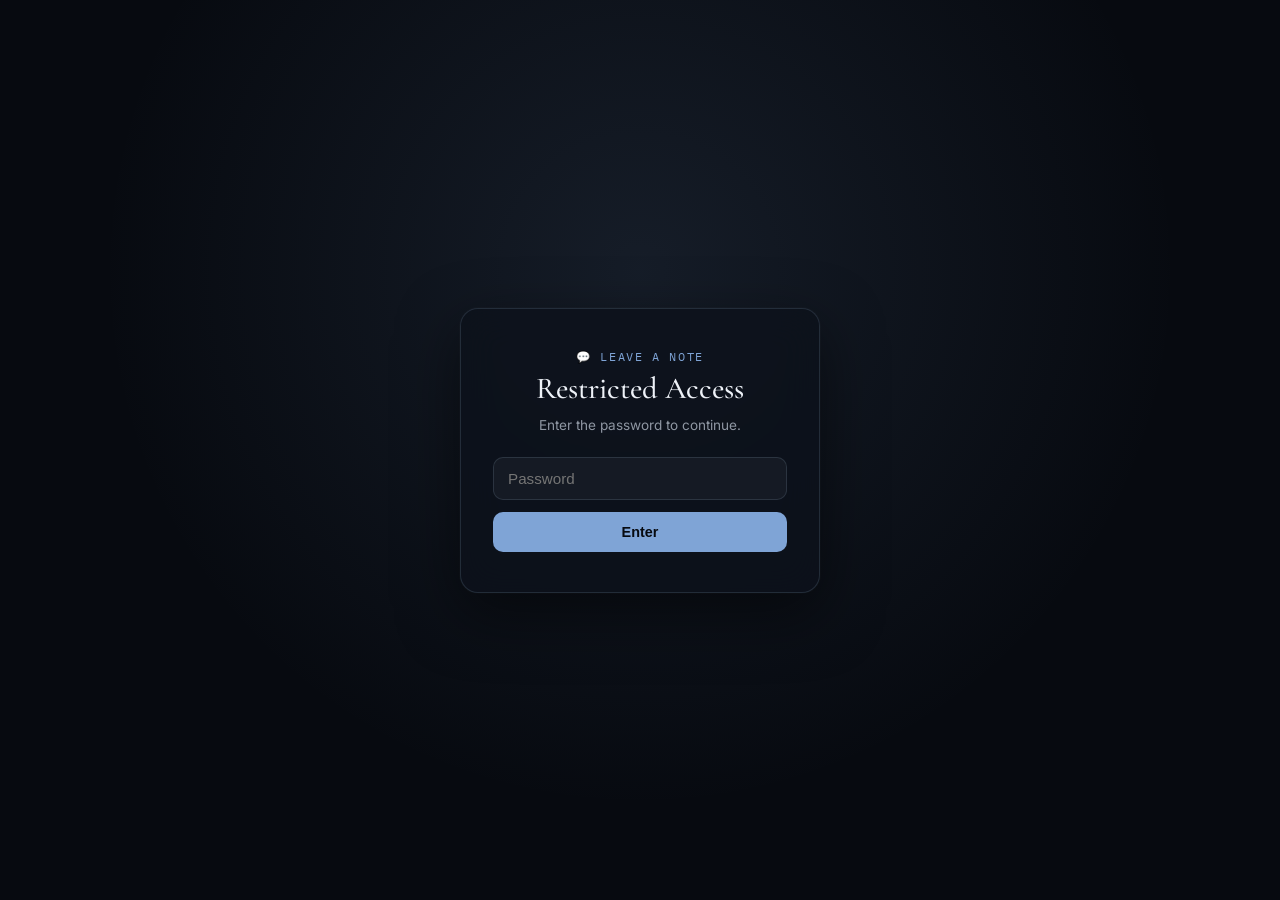
==== commit 51708598: "Add files via upload" ====
--- a/note-finder.html
+++ b/note-finder.html
@@ -35,7 +35,7 @@
   </div>
 </div>
 
-<div id="note-app" hidden>
+<div id="note-app">
 
   <div id="panorama"></div>
 
--- a/css/note-gate.css
+++ b/css/note-gate.css
@@ -0,0 +1,138 @@
+#note-gate {
+  position: fixed;
+  inset: 0;
+  z-index: 9999;
+  display: flex;
+  align-items: center;
+  justify-content: center;
+  background: var(--ink);
+  transition: opacity 0.9s cubic-bezier(0.22, 1, 0.36, 1), visibility 0.9s;
+}
+
+#note-gate.is-leaving {
+  opacity: 0;
+  visibility: hidden;
+  pointer-events: none;
+}
+
+.note-gate-bg {
+  position: absolute;
+  inset: 0;
+  background:
+    radial-gradient(circle at 50% 30%, var(--accent-dim), transparent 60%),
+    var(--ink);
+  animation: note-gate-bg-pulse 6s ease-in-out infinite;
+}
+
+@keyframes note-gate-bg-pulse {
+  0%, 100% { opacity: 0.7; }
+  50% { opacity: 1; }
+}
+
+.note-gate-card {
+  position: relative;
+  z-index: 1;
+  width: min(360px, 88vw);
+  padding: 40px 32px;
+  border-radius: 18px;
+  background: var(--panel-strong);
+  border: 1px solid var(--panel-border);
+  backdrop-filter: blur(18px);
+  text-align: center;
+  box-shadow: 0 20px 60px rgba(0, 0, 0, 0.5), 0 0 0 1px rgba(255,255,255,0.02);
+  opacity: 0;
+  transform: translateY(24px) scale(0.96);
+  animation: note-gate-in 0.9s cubic-bezier(0.22, 1, 0.36, 1) 0.15s forwards;
+}
+
+@keyframes note-gate-in {
+  to { opacity: 1; transform: translateY(0) scale(1); }
+}
+
+.note-gate-eyebrow {
+  margin: 0 0 6px;
+  font-family: var(--font-mono);
+  font-size: 0.72rem;
+  letter-spacing: 0.14em;
+  text-transform: uppercase;
+  color: var(--accent);
+}
+
+.note-gate-title {
+  margin: 0 0 10px;
+  font-family: var(--font-brand);
+  font-size: 1.9rem;
+  font-weight: 500;
+  color: var(--paper);
+}
+
+.note-gate-hint {
+  margin: 0 0 24px;
+  font-size: 0.85rem;
+  color: var(--ink-soft);
+}
+
+#note-gate-form {
+  display: flex;
+  flex-direction: column;
+  gap: 12px;
+}
+
+#note-gate-input {
+  width: 100%;
+  padding: 12px 14px;
+  border-radius: 10px;
+  border: 1px solid var(--panel-border);
+  background: rgba(255, 255, 255, 0.04);
+  color: var(--paper);
+  font-size: 0.95rem;
+  outline: none;
+  transition: border-color 0.25s, box-shadow 0.25s;
+}
+
+#note-gate-input:focus {
+  border-color: var(--accent);
+  box-shadow: 0 0 0 3px var(--accent-dim);
+}
+
+#note-gate-form button {
+  padding: 12px 14px;
+  border-radius: 10px;
+  border: none;
+  background: var(--accent);
+  color: var(--ink);
+  font-weight: 600;
+  font-size: 0.9rem;
+  cursor: pointer;
+  transition: filter 0.2s, transform 0.2s;
+}
+
+#note-gate-form button:hover {
+  filter: brightness(1.1);
+  transform: translateY(-1px);
+}
+
+.note-gate-error {
+  margin: 14px 0 0;
+  font-size: 0.8rem;
+  color: #ff8a8a;
+}
+
+.note-gate-card.is-shaking {
+  animation: note-gate-shake 0.4s;
+}
+
+@keyframes note-gate-shake {
+  0%, 100% { transform: translateX(0); }
+  25% { transform: translateX(-8px); }
+  75% { transform: translateX(8px); }
+}
+
+#note-app {
+  opacity: 0;
+  transition: opacity 0.8s ease;
+}
+
+#note-app.is-visible {
+  opacity: 1;
+}
